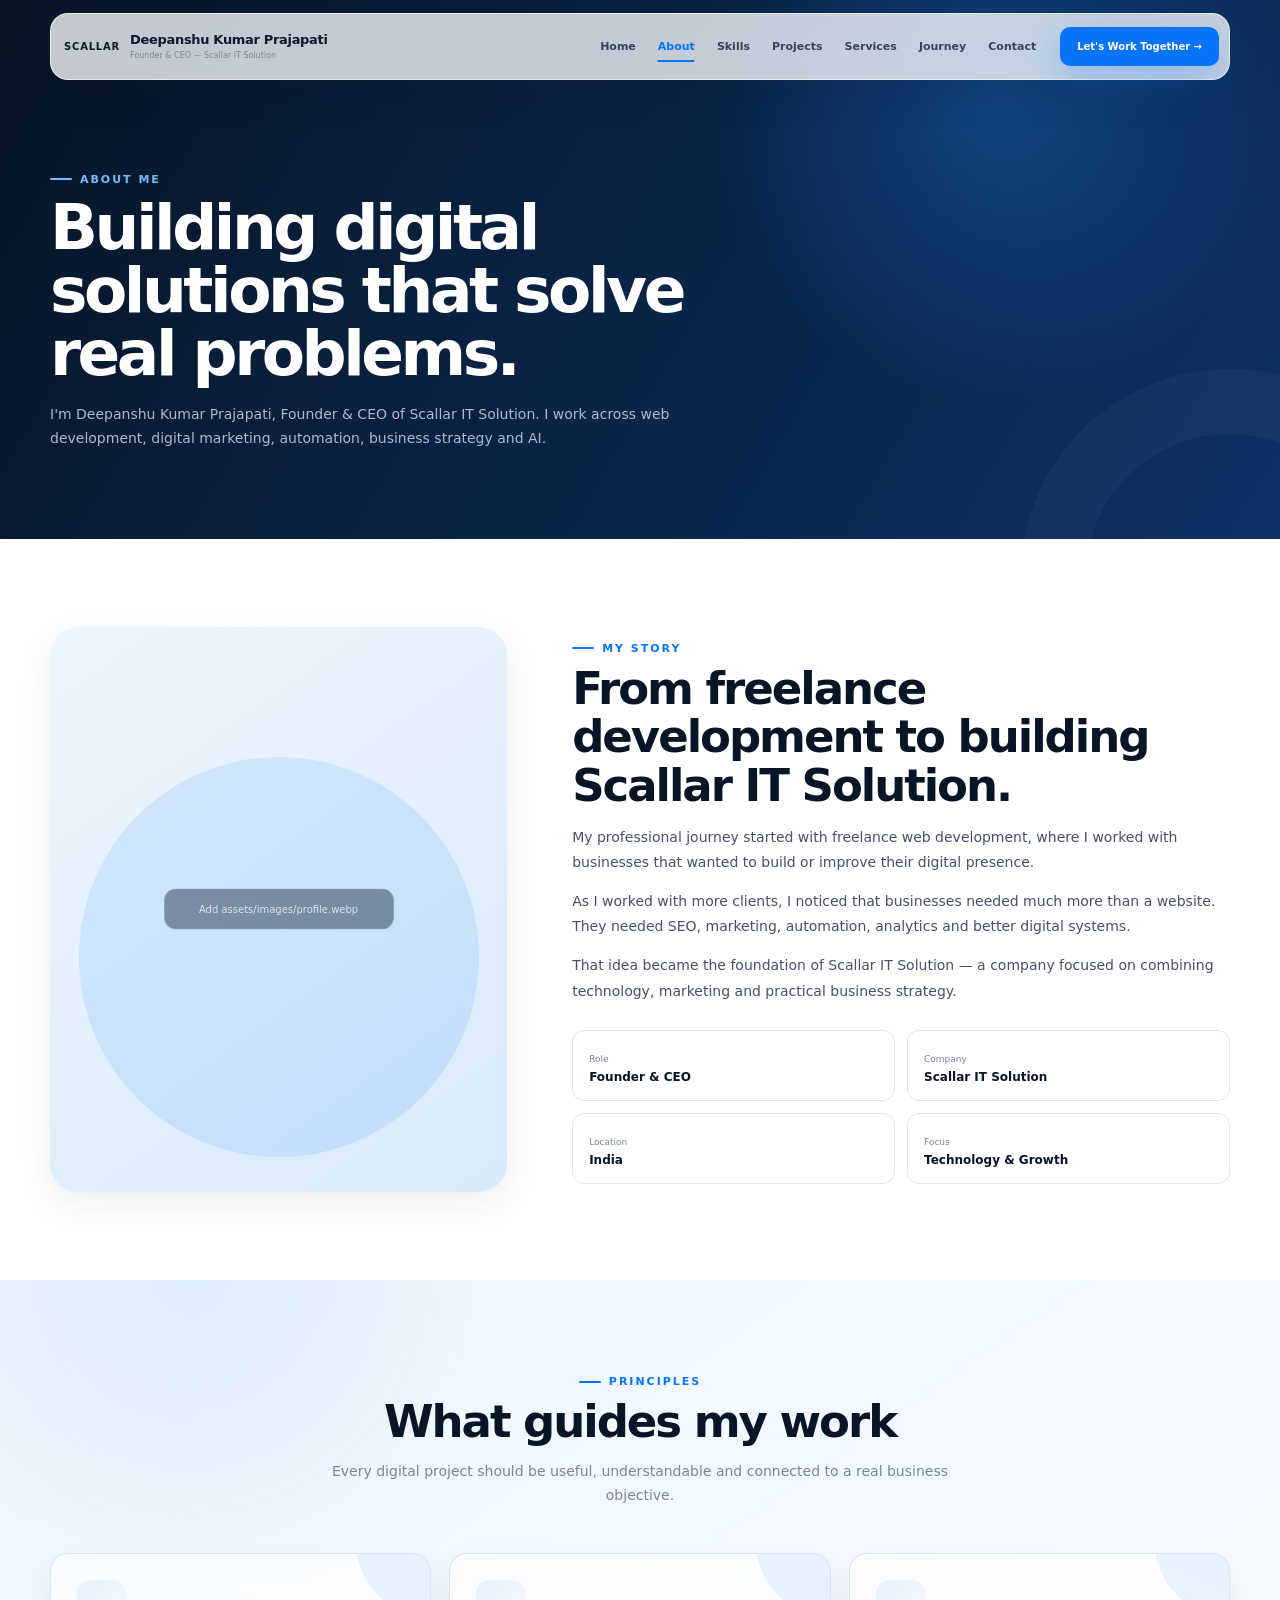
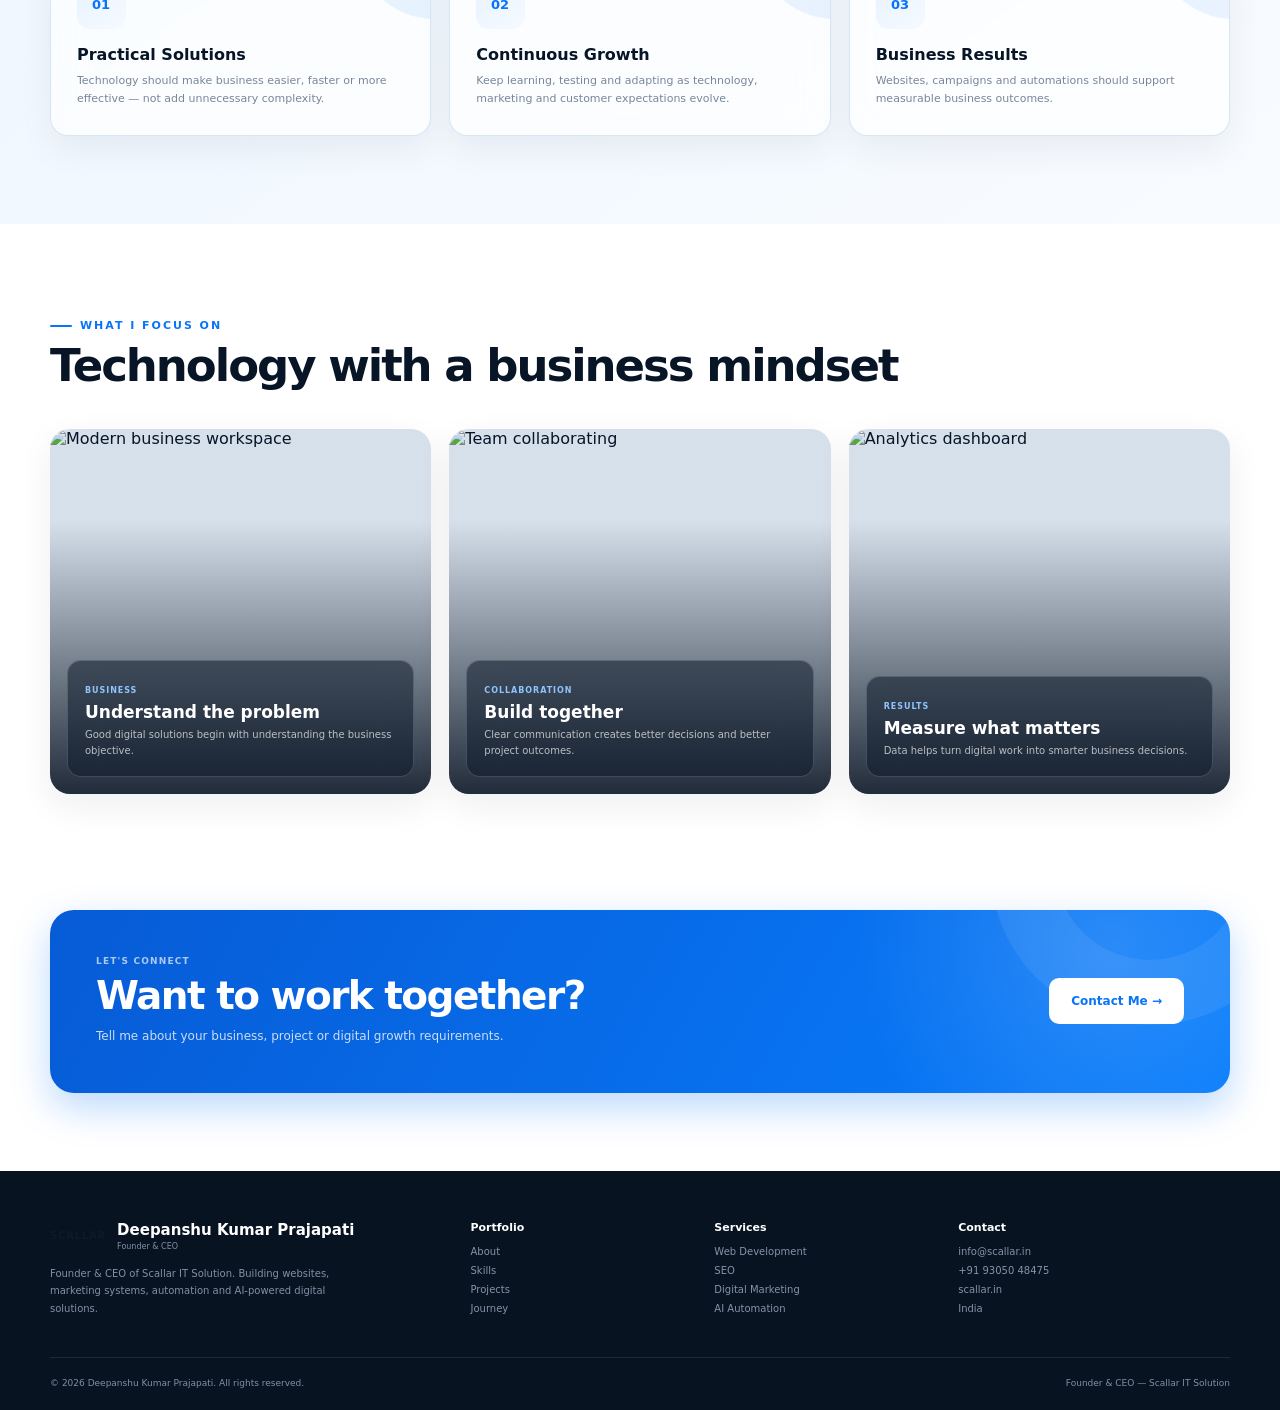
==== about.html @ 7eccdfa0 "Add files via upload" ====
<!DOCTYPE html>
<html lang="en">

<head>
  <meta charset="UTF-8">

  <meta
    name="viewport"
    content="width=device-width, initial-scale=1.0"
  >

  <meta
    name="description"
    content="Learn more about Deepanshu Kumar Prajapati, Founder & CEO of Scallar IT Solution."
  >

  <title>
    About | Deepanshu Kumar Prajapati
  </title>

  <link
    rel="stylesheet"
    href="assets/css/style.css"
  >
</head>

<body>

  <div id="siteHeader"></div>

  <main>

    <!-- =====================================================
         PAGE HERO
    ====================================================== -->

    <section class="page-hero">

      <div class="container">

        <div class="page-hero-inner">

          <div class="eyebrow">
            About Me
          </div>

          <h1>
            Building digital solutions
            that solve real problems.
          </h1>

          <p>
            I'm Deepanshu Kumar Prajapati,
            Founder &amp; CEO of Scallar IT Solution.
            I work across web development,
            digital marketing, automation,
            business strategy and AI.
          </p>

        </div>

      </div>

    </section>


    <!-- =====================================================
         STORY
    ====================================================== -->

    <section class="section">

      <div class="container about-page-grid">

        <div
          class="about-page-photo"
          data-reveal
        >

          <img
            src="assets/images/profile.png"
            alt="Deepanshu Kumar Prajapati"
            data-profile-image
          >

        </div>


        <div
          class="about-page-content"
          data-reveal
        >

          <div class="eyebrow">
            My Story
          </div>

          <h2 class="section-title">
            From freelance development
            to building Scallar IT Solution.
          </h2>

          <p>
            My professional journey started with
            freelance web development, where I worked
            with businesses that wanted to build or
            improve their digital presence.
          </p>

          <p>
            As I worked with more clients, I noticed
            that businesses needed much more than a
            website. They needed SEO, marketing,
            automation, analytics and better digital
            systems.
          </p>

          <p>
            That idea became the foundation of
            Scallar IT Solution — a company focused
            on combining technology, marketing and
            practical business strategy.
          </p>


          <div class="info-grid">

            <div class="info-box">
              <span>Role</span>

              <strong>
                Founder &amp; CEO
              </strong>
            </div>

            <div class="info-box">
              <span>Company</span>

              <strong>
                Scallar IT Solution
              </strong>
            </div>

            <div class="info-box">
              <span>Location</span>

              <strong>
                India
              </strong>
            </div>

            <div class="info-box">
              <span>Focus</span>

              <strong>
                Technology &amp; Growth
              </strong>
            </div>

          </div>

        </div>

      </div>

    </section>


    <!-- =====================================================
         VALUES
    ====================================================== -->

    <section class="section section-blue">

      <div class="container">

        <div class="section-heading center">

          <div class="eyebrow">
            Principles
          </div>

          <h2 class="section-title">
            What guides my work
          </h2>

          <p class="section-copy">
            Every digital project should be useful,
            understandable and connected to a real
            business objective.
          </p>

        </div>


        <div class="value-grid">

          <article
            class="glass-service"
            data-reveal
          >

            <div class="icon-box">
              01
            </div>

            <h3>
              Practical Solutions
            </h3>

            <p>
              Technology should make business easier,
              faster or more effective — not add
              unnecessary complexity.
            </p>

          </article>


          <article
            class="glass-service"
            data-reveal
          >

            <div class="icon-box">
              02
            </div>

            <h3>
              Continuous Growth
            </h3>

            <p>
              Keep learning, testing and adapting
              as technology, marketing and customer
              expectations evolve.
            </p>

          </article>


          <article
            class="glass-service"
            data-reveal
          >

            <div class="icon-box">
              03
            </div>

            <h3>
              Business Results
            </h3>

            <p>
              Websites, campaigns and automations
              should support measurable business
              outcomes.
            </p>

          </article>

        </div>

      </div>

    </section>


    <!-- =====================================================
         VISUAL FOCUS
    ====================================================== -->

    <section class="section">

      <div class="container">

        <div class="section-heading">

          <div class="eyebrow">
            What I Focus On
          </div>

          <h2 class="section-title">
            Technology with a business mindset
          </h2>

        </div>


        <div class="image-feature-grid">

          <article class="image-feature">

            <img
              src="https://images.unsplash.com/photo-1497366754035-f200968a6e72?auto=format&fit=crop&w=1000&q=82"
              alt="Modern business workspace"
              loading="lazy"
            >

            <div class="image-feature-content">

              <span>
                BUSINESS
              </span>

              <h3>
                Understand the problem
              </h3>

              <p>
                Good digital solutions begin with
                understanding the business objective.
              </p>

            </div>

          </article>


          <article class="image-feature">

            <img
              src="https://images.unsplash.com/photo-1552664730-d307ca884978?auto=format&fit=crop&w=1000&q=82"
              alt="Team collaborating"
              loading="lazy"
            >

            <div class="image-feature-content">

              <span>
                COLLABORATION
              </span>

              <h3>
                Build together
              </h3>

              <p>
                Clear communication creates better
                decisions and better project outcomes.
              </p>

            </div>

          </article>


          <article class="image-feature">

            <img
              src="https://images.unsplash.com/photo-1551288049-bebda4e38f71?auto=format&fit=crop&w=1000&q=82"
              alt="Analytics dashboard"
              loading="lazy"
            >

            <div class="image-feature-content">

              <span>
                RESULTS
              </span>

              <h3>
                Measure what matters
              </h3>

              <p>
                Data helps turn digital work into
                smarter business decisions.
              </p>

            </div>

          </article>

        </div>

      </div>

    </section>


    <!-- =====================================================
         CTA
    ====================================================== -->

    <section class="cta-section">

      <div class="container">

        <div class="cta-box">

          <div class="cta-content">

            <span>
              LET'S CONNECT
            </span>

            <h2>
              Want to work together?
            </h2>

            <p>
              Tell me about your business,
              project or digital growth requirements.
            </p>

          </div>

          <div class="cta-action">

            <a
              href="contact.html"
              class="btn btn-white"
            >
              Contact Me →
            </a>

          </div>

        </div>

      </div>

    </section>

  </main>

  <div id="siteFooter"></div>

  <script src="assets/js/main.js"></script>

</body>
</html>
---- assets/css/style.css ----
/* =========================================================
   VARIABLES
========================================================= */

:root {
  --primary: #0874f9;
  --primary-dark: #055dd1;
  --primary-soft: #eaf4ff;

  --navy: #071526;
  --navy-2: #10213a;

  --text: #435269;
  --muted: #78869a;

  --white: #ffffff;
  --surface: #f6f9fd;
  --surface-blue: #edf6ff;

  --border: #dce7f1;

  --radius-sm: 10px;
  --radius: 16px;
  --radius-lg: 25px;

  --container: 1180px;

  --shadow-soft:
    0 12px 35px rgba(15, 23, 42, 0.07);

  --shadow:
    0 22px 60px rgba(15, 23, 42, 0.12);

  --blue-shadow:
    0 14px 38px rgba(8, 116, 249, 0.28);
}


/* =========================================================
   RESET
========================================================= */

*,
*::before,
*::after {
  box-sizing: border-box;
}

html {
  scroll-behavior: smooth;
}

body {
  margin: 0;

  color: var(--navy);
  background: #ffffff;

  font-family:
    Inter,
    ui-sans-serif,
    system-ui,
    -apple-system,
    BlinkMacSystemFont,
    "Segoe UI",
    sans-serif;

  -webkit-font-smoothing: antialiased;

  overflow-x: hidden;
}

body.menu-open {
  overflow: hidden;
}

img {
  display: block;

  max-width: 100%;
}

a {
  color: inherit;

  text-decoration: none;
}

button,
input,
select,
textarea {
  font: inherit;
}

button {
  cursor: pointer;
}

.container {
  width:
    min(
      calc(100% - 32px),
      var(--container)
    );

  margin-inline: auto;
}


/* =========================================================
   COMMON
========================================================= */

.section {
  padding: 88px 0;
}

.section-soft {
  background:
    linear-gradient(
      180deg,
      #f7faff,
      #ffffff
    );
}

.section-blue {
  background:
    radial-gradient(
      circle at 15% 0%,
      rgba(8, 116, 249, 0.08),
      transparent 25%
    ),
    linear-gradient(
      145deg,
      #edf6ff,
      #f8fbff
    );
}

.section-heading {
  margin-bottom: 38px;
}

.section-heading.center {
  max-width: 720px;

  margin:
    0 auto 45px;

  text-align: center;
}

.eyebrow {
  display: inline-flex;
  align-items: center;

  gap: 8px;

  margin-bottom: 10px;

  color: var(--primary);

  font-size: 11px;
  font-weight: 850;

  letter-spacing: 0.18em;

  text-transform: uppercase;
}

.eyebrow::before {
  content: "";

  width: 22px;
  height: 2px;

  border-radius: 999px;

  background: currentColor;
}

.section-heading.center .eyebrow {
  justify-content: center;
}

.section-title {
  margin: 0;

  color: var(--navy);

  font-size:
    clamp(31px, 4vw, 45px);

  line-height: 1.08;

  letter-spacing: -0.045em;
}

.section-copy {
  max-width: 650px;

  margin: 12px 0 0;

  color: var(--muted);

  font-size: 14px;
  line-height: 1.75;
}

.section-heading.center
.section-copy {
  margin-inline: auto;
}


/* =========================================================
   BUTTONS
========================================================= */

.btn {
  min-height: 46px;

  display: inline-flex;
  align-items: center;
  justify-content: center;

  gap: 9px;

  padding: 0 21px;

  border:
    1px solid transparent;

  border-radius:
    var(--radius-sm);

  font-size: 12px;
  font-weight: 800;

  transition:
    transform 0.2s ease,
    background-color 0.2s ease,
    color 0.2s ease,
    border-color 0.2s ease,
    box-shadow 0.2s ease;
}

.btn:hover {
  transform:
    translateY(-2px);
}

.btn-primary {
  color: #ffffff;

  background: var(--primary);

  box-shadow:
    var(--blue-shadow);
}

.btn-primary:hover {
  background:
    var(--primary-dark);
}

.btn-outline {
  color: var(--primary);

  border-color: #ccdceb;

  background:
    rgba(255, 255, 255, 0.82);

  backdrop-filter:
    blur(12px);
}

.btn-outline:hover {
  border-color: #9cc6fb;

  background: #ffffff;
}

.btn-glass {
  color: #ffffff;

  border-color:
    rgba(255, 255, 255, 0.23);

  background:
    rgba(255, 255, 255, 0.10);

  backdrop-filter:
    blur(16px);

  -webkit-backdrop-filter:
    blur(16px);
}

.btn-glass:hover {
  background:
    rgba(255, 255, 255, 0.18);
}

.btn-white {
  color: var(--primary);

  background: #ffffff;
}


/* =========================================================
   HEADER / NAVIGATION
========================================================= */

.site-header {
  position: fixed;

  z-index: 1000;

  top: 0;
  left: 0;
  right: 0;

  padding: 13px 0;

  transition:
    padding 0.25s ease;
}

.site-header.scrolled {
  padding: 7px 0;
}

.navbar {
  min-height: 61px;

  display: flex;
  align-items: center;

  gap: 24px;

  padding:
    7px 10px
    7px 13px;

  border:
    1px solid
    rgba(255, 255, 255, 0.68);

  border-radius: 18px;

  background:
    rgba(255, 255, 255, 0.77);

  backdrop-filter:
    blur(22px)
    saturate(150%);

  -webkit-backdrop-filter:
    blur(22px)
    saturate(150%);

  box-shadow:
    0 12px 40px
    rgba(15, 23, 42, 0.10);
}

.brand {
  display: flex;
  align-items: center;

  gap: 10px;

  margin-right: auto;
}

.brand-logo {
  width: 43px;
  height: 43px;

  flex: 0 0 43px;

  padding: 5px;

  object-fit: contain;

  border:
    1px solid #dde6ef;

  border-radius: 10px;

  background: #ffffff;
}

.brand-text strong {
  display: block;

  color: #0d192a;

  font-size: 13px;
  line-height: 1.15;

  letter-spacing: -0.025em;
}

.brand-text span {
  display: block;

  margin-top: 3px;

  color: #78869a;

  font-size: 8px;
}

.nav-menu {
  display: flex;
  align-items: center;

  gap: 22px;
}

.nav-link {
  position: relative;

  padding: 19px 0;

  color: #35445a;

  font-size: 11px;
  font-weight: 700;
}

.nav-link::after {
  content: "";

  position: absolute;

  left: 50%;
  bottom: 10px;

  width: 0;
  height: 2px;

  border-radius: 999px;

  background: var(--primary);

  transform:
    translateX(-50%);

  transition:
    width 0.2s ease;
}

.nav-link:hover,
.nav-link.active {
  color: var(--primary);
}

.nav-link:hover::after,
.nav-link.active::after {
  width: 100%;
}

.header-btn {
  min-height: 39px;

  padding-inline: 16px;

  font-size: 10px;
}

.mobile-toggle {
  display: none;

  width: 42px;
  height: 42px;

  padding: 0;

  border: 0;

  border-radius: 10px;

  color: var(--navy);

  background: var(--primary-soft);
}

.mobile-toggle span {
  display: block;

  width: 20px;
  height: 2px;

  margin: 4px auto;

  border-radius: 20px;

  background: currentColor;
}


/* =========================================================
   HERO
========================================================= */

.hero-slider {
  position: relative;

  width: 100%;
  min-height: 720px;

  overflow: hidden;

  color: #ffffff;

  background: #071426;
}

.hero-slide {
  position: absolute;
  inset: 0;

  min-height: 720px;

  opacity: 0;

  visibility: hidden;

  pointer-events: none;

  transition:
    opacity 0.65s ease,
    visibility 0.65s ease;
}

.hero-slide::before {
  content: "";

  position: absolute;
  inset: 0;

  background-image:
    linear-gradient(
      90deg,
      rgba(3, 12, 27, 0.94) 0%,
      rgba(3, 12, 27, 0.80) 39%,
      rgba(3, 12, 27, 0.49) 70%,
      rgba(3, 12, 27, 0.63) 100%
    ),
    var(--hero-bg);

  background-size: cover;

  background-position:
    center center;

  transform:
    scale(1.035);

  transition:
    transform 5.8s ease;
}

.hero-slide::after {
  content: "";

  position: absolute;
  inset: 0;

  background:
    radial-gradient(
      circle at 75% 40%,
      rgba(32, 132, 255, 0.22),
      transparent 30%
    );
}

.hero-slide.active {
  opacity: 1;

  visibility: visible;

  pointer-events: auto;

  z-index: 2;
}

.hero-slide.active::before {
  transform: scale(1);
}

.hero-slide-content {
  position: relative;

  z-index: 3;

  min-height: 720px;

  display: grid;

  grid-template-columns:
    minmax(0, 1.05fr)
    minmax(340px, 0.78fr);

  gap: 48px;

  align-items: center;

  padding-top: 95px;
}

.hero-copy {
  max-width: 680px;
}

.hero-kicker {
  display: inline-flex;

  padding: 7px 13px;

  margin-bottom: 13px;

  color: #cbe3ff;

  border:
    1px solid
    rgba(255, 255, 255, 0.20);

  border-radius: 50px;

  background:
    rgba(255, 255, 255, 0.09);

  backdrop-filter:
    blur(14px);

  font-size: 10px;
  font-weight: 800;

  letter-spacing: 0.13em;
}

.hero-copy h1 {
  max-width: 720px;

  margin: 0;

  color: #ffffff;

  font-size:
    clamp(46px, 5.3vw, 70px);

  line-height: 0.98;

  letter-spacing: -0.06em;
}

.hero-copy h1 span {
  color: #70b6ff;
}

.hero-copy h2 {
  margin:
    15px 0 9px;

  color: #ffffff;

  font-size:
    clamp(20px, 2.25vw, 28px);

  line-height: 1.2;

  letter-spacing: -0.025em;
}

.hero-copy p {
  max-width: 620px;

  margin: 0;

  color:
    rgba(236, 244, 255, 0.78);

  font-size: 14px;

  line-height: 1.75;
}

.hero-actions {
  display: flex;
  flex-wrap: wrap;

  gap: 10px;

  margin-top: 23px;
}

.hero-stats {
  display: flex;

  margin-top: 37px;
}

.hero-stat {
  padding-right: 26px;
}

.hero-stat + .hero-stat {
  padding-left: 26px;

  border-left:
    1px solid
    rgba(255, 255, 255, 0.17);
}

.hero-stat strong {
  display: block;

  color: #ffffff;

  font-size: 25px;
  line-height: 1;
}

.hero-stat > span {
  display: block;

  margin-top: 6px;

  color:
    rgba(235, 244, 255, 0.58);

  font-size: 9px;

  line-height: 1.35;
}


/* =========================================================
   HERO PERSON
========================================================= */

.hero-person-area {
  position: relative;

  align-self: end;

  min-height: 600px;
}

.hero-person-glow {
  position: absolute;

  left: 50%;
  bottom: 30px;

  width: 470px;
  height: 470px;

  border-radius: 50%;

  background:
    radial-gradient(
      circle,
      rgba(44, 143, 255, 0.28),
      rgba(44, 143, 255, 0.08) 48%,
      transparent 70%
    );

  transform:
    translateX(-50%);
}

.hero-person-circle {
  position: absolute;

  left: 50%;
  bottom: 43px;

  width: 390px;
  height: 390px;

  border:
    1px solid
    rgba(255, 255, 255, 0.16);

  border-radius: 50%;

  background:
    linear-gradient(
      145deg,
      rgba(52, 145, 255, 0.35),
      rgba(159, 210, 255, 0.08)
    );

  backdrop-filter:
    blur(9px);

  transform:
    translateX(-50%);
}

.hero-person-shell {
  position: absolute;

  z-index: 2;

  inset:
    20px 0 0;

  display: flex;

  align-items: flex-end;
  justify-content: center;

  overflow: hidden;
}

.hero-person {
  width: min(100%, 440px);
  height: 575px;

  object-fit: contain;

  object-position:
    center bottom;

  filter:
    drop-shadow(
      0 26px 25px
      rgba(0, 0, 0, 0.27)
    );
}

.hero-logo-card {
  position: absolute;

  z-index: 7;

  top: 90px;
  left: -12px;

  width: 150px;
  height: 94px;

  display: grid;
  place-items: center;

  padding: 13px;

  border:
    1px solid
    rgba(255, 255, 255, 0.43);

  border-radius: 16px;

  background:
    rgba(255, 255, 255, 0.82);

  backdrop-filter:
    blur(18px);

  box-shadow:
    0 18px 45px
    rgba(0, 0, 0, 0.17);
}

.hero-logo-card img {
  width: 100%;
  height: 100%;

  object-fit: contain;
}

.hero-glass-badge {
  position: absolute;

  z-index: 7;

  padding: 12px 14px;

  border:
    1px solid
    rgba(255, 255, 255, 0.21);

  border-radius: 13px;

  color: #ffffff;

  background:
    rgba(7, 19, 38, 0.45);

  backdrop-filter:
    blur(18px);

  -webkit-backdrop-filter:
    blur(18px);

  box-shadow:
    0 15px 35px
    rgba(0, 0, 0, 0.16);
}

.hero-glass-badge strong {
  display: block;

  font-size: 11px;
}

.hero-glass-badge span {
  display: block;

  margin-top: 3px;

  color:
    rgba(255, 255, 255, 0.62);

  font-size: 8px;
}

.badge-founder {
  left: -13px;
  bottom: 72px;

  display: flex;
  align-items: center;

  gap: 10px;
}

.status-dot {
  width: 9px;
  height: 9px;

  flex: 0 0 auto;

  margin: 0 !important;

  border-radius: 50%;

  background: #20d17c;

  box-shadow:
    0 0 0 5px
    rgba(32, 209, 124, 0.14);
}

.badge-projects {
  top: 200px;
  right: -10px;

  min-width: 105px;

  text-align: center;
}

.badge-projects strong {
  color: #8fc5ff;

  font-size: 20px;
}


/* =========================================================
   HERO SIMPLE SIDE CARD
========================================================= */

.hero-side-glass {
  justify-self: end;

  width: min(100%, 325px);

  padding: 28px;

  border:
    1px solid
    rgba(255, 255, 255, 0.18);

  border-radius: 19px;

  background:
    rgba(9, 21, 39, 0.42);

  backdrop-filter:
    blur(18px);

  -webkit-backdrop-filter:
    blur(18px);

  box-shadow:
    0 20px 45px
    rgba(0, 0, 0, 0.16);
}

.hero-side-number {
  color: #79b8ff;

  font-size: 11px;
  font-weight: 800;

  letter-spacing: 0.12em;
}

.hero-side-glass h3 {
  margin:
    10px 0 8px;

  color: #ffffff;

  font-size: 20px;

  letter-spacing: -0.03em;
}

.hero-side-glass p {
  margin: 0;

  color:
    rgba(255, 255, 255, 0.66);

  font-size: 11px;
  line-height: 1.7;
}


/* =========================================================
   HERO NAVIGATION
========================================================= */

.hero-navigation {
  position: absolute;

  z-index: 20;

  left: 0;
  right: 0;
  bottom: 26px;
}

.hero-navigation-inner {
  display: flex;
  align-items: center;
  justify-content: space-between;
}

.hero-dots {
  display: flex;

  gap: 8px;
}

.hero-dot {
  width: 9px;
  height: 9px;

  padding: 0;

  border: 0;
  border-radius: 50%;

  background:
    rgba(255, 255, 255, 0.40);

  transition:
    width 0.25s ease,
    border-radius 0.25s ease,
    background 0.25s ease;
}

.hero-dot.active {
  width: 29px;

  border-radius: 99px;

  background: #ffffff;
}

.hero-arrows {
  display: flex;

  gap: 8px;
}

.hero-arrow {
  width: 42px;
  height: 42px;

  display: grid;
  place-items: center;

  border:
    1px solid
    rgba(255, 255, 255, 0.21);

  border-radius: 50%;

  color: #ffffff;

  background:
    rgba(255, 255, 255, 0.10);

  backdrop-filter:
    blur(12px);

  transition:
    background 0.2s ease;
}

.hero-arrow:hover {
  background:
    rgba(255, 255, 255, 0.19);
}


/* =========================================================
   TECHNOLOGY STRIP
========================================================= */

.tech-strip {
  position: relative;

  overflow: hidden;

  padding: 20px 0;

  border-bottom:
    1px solid #e6eef6;

  background: #ffffff;
}

.tech-strip::before,
.tech-strip::after {
  content: "";

  position: absolute;

  z-index: 5;

  top: 0;
  bottom: 0;

  width: 90px;

  pointer-events: none;
}

.tech-strip::before {
  left: 0;

  background:
    linear-gradient(
      90deg,
      #ffffff,
      transparent
    );
}

.tech-strip::after {
  right: 0;

  background:
    linear-gradient(
      -90deg,
      #ffffff,
      transparent
    );
}

.tech-track {
  width: max-content;

  display: flex;

  gap: 13px;

  animation:
    tech-scroll
    34s linear infinite;
}

.tech-strip:hover
.tech-track {
  animation-play-state:
    paused;
}

.tech-chip {
  width: 152px;
  height: 63px;

  flex: 0 0 152px;

  display: flex;
  align-items: center;

  gap: 11px;

  padding: 11px 14px;

  border:
    1px solid #e0e9f2;

  border-radius: 12px;

  background: #ffffff;

  box-shadow:
    0 7px 20px
    rgba(15, 23, 42, 0.045);
}

.tech-chip img {
  width: 34px !important;
  height: 34px !important;

  flex:
    0 0 34px;

  object-fit: contain;
}

.tech-chip strong {
  color: #27354a;

  font-size: 10px;
}

@keyframes tech-scroll {
  to {
    transform:
      translateX(-50%);
  }
}


/* =========================================================
   HOME ABOUT
========================================================= */

.about-home {
  display: grid;

  grid-template-columns:
    minmax(330px, 0.84fr)
    minmax(0, 1.16fr);

  gap: 70px;

  align-items: center;
}

.about-image {
  position: relative;

  min-height: 520px;

  overflow: hidden;

  border-radius: 28px;

  background:
    linear-gradient(
      145deg,
      #edf6ff,
      #d9eaf9
    );

  box-shadow:
    var(--shadow);
}

.about-image-glow {
  position: absolute;

  left: 50%;
  bottom: 25px;

  width: 400px;
  height: 400px;

  border-radius: 50%;

  background:
    radial-gradient(
      circle,
      rgba(8, 116, 249, 0.20),
      transparent 68%
    );

  transform:
    translateX(-50%);
}

.about-image > img {
  position: absolute;

  z-index: 2;

  left: 50%;
  bottom: 0;

  width: 92%;
  height: 95%;

  object-fit: contain;

  object-position:
    center bottom;

  transform:
    translateX(-50%);
}

.about-floating {
  position: absolute;

  z-index: 5;

  padding: 13px 15px;

  border:
    1px solid
    rgba(255, 255, 255, 0.74);

  border-radius: 13px;

  background:
    rgba(255, 255, 255, 0.69);

  backdrop-filter:
    blur(18px);

  box-shadow:
    0 15px 35px
    rgba(15, 23, 42, 0.10);
}

.about-floating.top {
  top: 23px;
  right: 18px;
}

.about-floating.bottom {
  left: 18px;
  bottom: 23px;
}

.about-floating strong {
  display: block;

  color: var(--primary);

  font-size: 18px;
}

.about-floating span {
  display: block;

  margin-top: 3px;

  color: var(--muted);

  font-size: 9px;
}

.about-content h2 {
  margin: 0;

  color: var(--navy);

  font-size:
    clamp(31px, 4vw, 45px);

  line-height: 1.08;

  letter-spacing: -0.045em;
}

.about-content p {
  margin: 15px 0 0;

  color: var(--text);

  font-size: 14px;

  line-height: 1.8;
}

.about-points {
  display: grid;

  gap: 10px;

  margin: 23px 0;
}

.about-point {
  display: flex;
  align-items: center;

  gap: 10px;

  color: #3f4e64;

  font-size: 12px;
}

.about-check {
  width: 25px;
  height: 25px;

  flex: 0 0 25px;

  display: grid;
  place-items: center;

  border-radius: 50%;

  color: var(--primary);

  background:
    var(--primary-soft);

  font-weight: 900;
}


/* =========================================================
   GLASS SERVICE CARDS
========================================================= */

.home-service-grid,
.value-grid,
.capability-grid {
  display: grid;

  grid-template-columns:
    repeat(3, 1fr);

  gap: 18px;
}

.glass-service {
  position: relative;

  overflow: hidden;

  padding: 26px;

  border:
    1px solid
    rgba(203, 221, 239, 0.74);

  border-radius: 18px;

  background:
    rgba(255, 255, 255, 0.67);

  backdrop-filter:
    blur(18px);

  -webkit-backdrop-filter:
    blur(18px);

  box-shadow:
    0 14px 35px
    rgba(15, 23, 42, 0.06);

  transition:
    transform 0.24s ease,
    border-color 0.24s ease,
    box-shadow 0.24s ease;
}

.glass-service::before {
  content: "";

  position: absolute;

  width: 160px;
  height: 160px;

  top: -95px;
  right: -85px;

  border-radius: 50%;

  background:
    rgba(8, 116, 249, 0.08);
}

.glass-service:hover {
  transform:
    translateY(-6px);

  border-color:
    #bad7fa;

  box-shadow:
    var(--shadow-soft);
}

.icon-box {
  width: 49px;
  height: 49px;

  display: grid;
  place-items: center;

  color: var(--primary);

  border-radius: 13px;

  background:
    linear-gradient(
      145deg,
      #e6f2ff,
      #f6faff
    );

  font-size: 13px;
  font-weight: 800;
}

.icon-box svg {
  width: 24px;
  height: 24px;

  fill: none;

  stroke: currentColor;

  stroke-width: 2;

  stroke-linecap: round;
  stroke-linejoin: round;
}

.glass-service h3 {
  margin:
    16px 0 8px;

  font-size: 16px;
}

.glass-service p {
  margin: 0;

  color: var(--muted);

  font-size: 11px;

  line-height: 1.7;
}

.card-link {
  display: inline-flex;

  margin-top: 16px;

  color: var(--primary);

  font-size: 10px;
  font-weight: 800;
}


/* =========================================================
   VISUAL CARDS
========================================================= */

.image-feature-grid {
  display: grid;

  grid-template-columns:
    repeat(3, 1fr);

  gap: 18px;
}

.image-feature {
  position: relative;

  min-height: 365px;

  overflow: hidden;

  border-radius: 20px;

  background: #dce7f2;

  box-shadow:
    var(--shadow-soft);
}

.image-feature > img {
  position: absolute;

  inset: 0;

  width: 100%;
  height: 100%;

  object-fit: cover;

  transition:
    transform 0.6s ease;
}

.image-feature:hover > img {
  transform:
    scale(1.055);
}

.image-feature::after {
  content: "";

  position: absolute;

  inset: 0;

  background:
    linear-gradient(
      180deg,
      rgba(5, 15, 30, 0.03) 25%,
      rgba(5, 15, 30, 0.87) 100%
    );
}

.image-feature-content {
  position: absolute;

  z-index: 3;

  left: 17px;
  right: 17px;
  bottom: 17px;

  padding: 17px;

  border:
    1px solid
    rgba(255, 255, 255, 0.17);

  border-radius: 14px;

  color: #ffffff;

  background:
    rgba(6, 17, 34, 0.48);

  backdrop-filter:
    blur(16px);
}

.image-feature-content > span {
  color: #8fc5ff;

  font-size: 8px;
  font-weight: 800;

  letter-spacing: 0.12em;
}

.image-feature-content h3 {
  margin:
    5px 0 5px;

  font-size: 17px;
}

.image-feature-content p {
  margin: 0;

  color:
    rgba(255, 255, 255, 0.69);

  font-size: 10px;

  line-height: 1.6;
}


/* =========================================================
   PROJECT SLIDER + PROJECT PAGE
========================================================= */

.projects-slider-wrap {
  overflow: hidden;
}

.projects-slider-header {
  display: flex;

  align-items: flex-end;
  justify-content: space-between;

  gap: 25px;

  margin-bottom: 30px;
}

.project-controls {
  display: flex;

  gap: 8px;
}

.project-control {
  width: 43px;
  height: 43px;

  display: grid;
  place-items: center;

  border:
    1px solid #d4e1ed;

  border-radius: 50%;

  color: var(--primary);

  background: #ffffff;

  box-shadow:
    0 7px 20px
    rgba(15, 23, 42, 0.06);
}

.project-control:hover {
  color: #ffffff;

  background: var(--primary);

  border-color: var(--primary);
}

.project-slider {
  display: flex;

  gap: 18px;

  overflow-x: auto;

  padding:
    4px 2px 28px;

  scroll-behavior:
    smooth;

  scroll-snap-type:
    x mandatory;

  scrollbar-width: none;
}

.project-slider::-webkit-scrollbar {
  display: none;
}

.project-slide {
  min-width:
    calc(
      (100% - 36px) / 3
    );

  overflow: hidden;

  scroll-snap-align: start;

  border:
    1px solid #dce7f1;

  border-radius: 18px;

  background: #ffffff;

  box-shadow:
    var(--shadow-soft);

  transition:
    transform 0.24s ease,
    box-shadow 0.24s ease;
}

.project-slide:hover {
  transform:
    translateY(-6px);

  box-shadow:
    var(--shadow);
}

.project-img {
  position: relative;

  height: 225px;

  overflow: hidden;

  background: #e5edf5;
}

.project-img img {
  width: 100%;
  height: 100%;

  object-fit: cover;

  transition:
    transform 0.6s ease;
}

.project-slide:hover
.project-img img {
  transform:
    scale(1.05);
}

.project-glass-tag {
  position: absolute;

  top: 13px;
  left: 13px;

  padding:
    6px 10px;

  color: #ffffff;

  border:
    1px solid
    rgba(255, 255, 255, 0.23);

  border-radius: 7px;

  background:
    rgba(5, 16, 32, 0.48);

  backdrop-filter:
    blur(11px);

  font-size: 8px;
  font-weight: 800;

  letter-spacing: 0.04em;
}

.project-info {
  padding: 19px;
}

.project-title-row {
  display: flex;

  align-items: flex-start;
  justify-content: space-between;

  gap: 14px;
}

.project-title-row h3 {
  margin: 0;

  font-size: 16px;
}

.project-title-row span {
  display: block;

  margin-top: 4px;

  color: var(--muted);

  font-size: 9px;
}

.project-brand {
  width: 52px;
  height: 39px;

  flex:
    0 0 52px;

  display: grid;
  place-items: center;

  padding: 4px;

  border:
    1px solid #e0e8f0;

  border-radius: 8px;

  background: #ffffff;
}

.project-brand img {
  width: 100%;
  height: 100%;

  object-fit: contain;
}

.project-info > span {
  display: block;

  margin-top: 4px;

  color: var(--muted);

  font-size: 9px;
}

.project-info p {
  margin:
    13px 0 15px;

  color: var(--text);

  font-size: 10px;

  line-height: 1.7;
}

.tags {
  display: flex;
  flex-wrap: wrap;

  gap: 6px;
}

.tag {
  padding:
    5px 9px;

  border-radius: 6px;

  color: var(--primary);

  background: var(--primary-soft);

  font-size: 8px;
  font-weight: 800;
}

.projects-bottom-link {
  margin-top: 10px;

  text-align: center;
}


/* project page */

.project-filter {
  display: flex;

  flex-wrap: wrap;
  justify-content: center;

  gap: 8px;

  margin-bottom: 32px;
}

.filter-btn {
  padding:
    9px 15px;

  border:
    1px solid #d5e2ee;

  border-radius: 9px;

  color: #536278;

  background:
    rgba(255, 255, 255, 0.80);

  backdrop-filter:
    blur(12px);

  font-size: 10px;
  font-weight: 800;
}

.filter-btn:hover,
.filter-btn.active {
  color: #ffffff;

  border-color: var(--primary);

  background: var(--primary);
}

.projects-grid {
  display: grid;

  grid-template-columns:
    repeat(3, 1fr);

  gap: 19px;
}

.projects-grid
.project-slide {
  min-width: 0;
}

.project-slide.hidden {
  display: none;
}


/* =========================================================
   GENERIC PAGE HERO
========================================================= */

.page-hero {
  position: relative;

  overflow: hidden;

  padding:
    165px 0 88px;

  color: #ffffff;

  background:
    radial-gradient(
      circle at 78% 20%,
      rgba(34, 134, 255, 0.28),
      transparent 27%
    ),
    linear-gradient(
      120deg,
      #071526,
      #0b3265
    );
}

.page-hero::after {
  content: "";

  position: absolute;

  width: 420px;
  height: 420px;

  right: -160px;
  bottom: -250px;

  border:
    65px solid
    rgba(255, 255, 255, 0.035);

  border-radius: 50%;
}

.page-hero-inner {
  position: relative;

  z-index: 2;

  max-width: 760px;
}

.page-hero .eyebrow {
  color: #7cbaff;
}

.page-hero h1 {
  margin: 0;

  font-size:
    clamp(41px, 5vw, 63px);

  line-height: 1;

  letter-spacing: -0.055em;
}

.page-hero p {
  max-width: 650px;

  margin:
    17px 0 0;

  color:
    rgba(236, 244, 255, 0.73);

  font-size: 14px;

  line-height: 1.75;
}


/* =========================================================
   ABOUT PAGE
========================================================= */

.about-page-grid {
  display: grid;

  grid-template-columns:
    0.82fr 1.18fr;

  gap: 65px;

  align-items: center;
}

.about-page-photo {
  position: relative;

  min-height: 565px;

  overflow: hidden;

  border-radius: 28px;

  background:
    linear-gradient(
      145deg,
      #edf6ff,
      #d8eafa
    );

  box-shadow:
    var(--shadow-soft);
}

.about-page-photo::before {
  content: "";

  position: absolute;

  left: 50%;
  bottom: 35px;

  width: 400px;
  height: 400px;

  border-radius: 50%;

  background:
    rgba(8, 116, 249, 0.11);

  transform:
    translateX(-50%);
}

.about-page-photo img {
  position: absolute;

  z-index: 2;

  left: 50%;
  bottom: 0;

  width: 95%;
  height: 96%;

  object-fit: contain;

  object-position:
    center bottom;

  transform:
    translateX(-50%);
}

.about-page-content p {
  margin:
    14px 0 0;

  color: var(--text);

  font-size: 14px;
  line-height: 1.8;
}

.info-grid {
  display: grid;

  grid-template-columns:
    repeat(2, 1fr);

  gap: 12px;

  margin-top: 26px;
}

.info-box {
  padding: 16px;

  border:
    1px solid var(--border);

  border-radius: 12px;

  background:
    rgba(255, 255, 255, 0.70);

  backdrop-filter:
    blur(14px);
}

.info-box span {
  color: var(--muted);

  font-size: 9px;
}

.info-box strong {
  display: block;

  margin-top: 4px;

  font-size: 12px;
}


/* =========================================================
   SKILLS PAGE
========================================================= */

.skill-category {
  margin-bottom: 44px;
}

.skill-category:last-child {
  margin-bottom: 0;
}

.skill-category-title {
  margin:
    0 0 17px;

  font-size: 22px;

  letter-spacing: -0.03em;
}

.skills-logo-grid {
  display: grid;

  grid-template-columns:
    repeat(4, 1fr);

  gap: 15px;
}

.skill-logo-card {
  position: relative;

  overflow: hidden;

  min-height: 140px;

  display: flex;
  align-items: center;

  gap: 15px;

  padding: 18px;

  border:
    1px solid
    rgba(201, 219, 238, 0.72);

  border-radius: 16px;

  background:
    rgba(255, 255, 255, 0.70);

  backdrop-filter:
    blur(18px);

  -webkit-backdrop-filter:
    blur(18px);

  box-shadow:
    0 11px 30px
    rgba(15, 23, 42, 0.055);

  transition:
    transform 0.22s ease,
    box-shadow 0.22s ease;
}

.skill-logo-card:hover {
  transform:
    translateY(-5px);

  box-shadow:
    var(--shadow-soft);
}

.skill-logo {
  width: 54px !important;
  height: 54px !important;

  flex:
    0 0 54px;

  padding: 9px;

  object-fit: contain;

  border:
    1px solid #e2eaf2;

  border-radius: 13px;

  background: #ffffff;
}

.skill-logo-card h3 {
  margin: 0;

  font-size: 13px;
}

.skill-logo-card p {
  margin:
    5px 0 0;

  color: var(--muted);

  font-size: 9px;

  line-height: 1.55;
}


/* =========================================================
   SERVICES
========================================================= */

.services-grid {
  display: grid;

  grid-template-columns:
    repeat(3, 1fr);

  gap: 18px;
}

.service-page-card {
  padding: 26px;

  border:
    1px solid
    rgba(201, 220, 239, 0.74);

  border-radius: 18px;

  background:
    rgba(255, 255, 255, 0.69);

  backdrop-filter:
    blur(18px);

  box-shadow:
    var(--shadow-soft);

  transition:
    transform 0.23s ease;
}

.service-page-card:hover {
  transform:
    translateY(-5px);
}

.service-page-card h2 {
  margin:
    16px 0 8px;

  font-size: 17px;
}

.service-page-card > p {
  margin: 0;

  color: var(--muted);

  font-size: 11px;

  line-height: 1.65;
}

.service-page-card ul {
  margin:
    18px 0 0;

  padding:
    15px 0 0 18px;

  border-top:
    1px solid #e9eff5;

  color: var(--text);

  font-size: 10px;

  line-height: 1.9;
}

.process-grid {
  display: grid;

  grid-template-columns:
    repeat(4, 1fr);

  gap: 17px;
}

.process-card {
  padding: 23px;

  border:
    1px solid var(--border);

  border-radius: 15px;

  background:
    rgba(255, 255, 255, 0.72);

  backdrop-filter:
    blur(15px);
}

.process-number {
  width: 37px;
  height: 37px;

  display: grid;
  place-items: center;

  color: #ffffff;

  border-radius: 50%;

  background: var(--primary);

  font-size: 10px;
  font-weight: 800;
}

.process-card h3 {
  margin:
    14px 0 6px;

  font-size: 14px;
}

.process-card p {
  margin: 0;

  color: var(--muted);

  font-size: 10px;

  line-height: 1.65;
}


/* =========================================================
   JOURNEY
========================================================= */

.timeline {
  position: relative;

  max-width: 880px;

  margin-inline: auto;
}

.timeline::before {
  content: "";

  position: absolute;

  top: 20px;
  bottom: 20px;
  left: 22px;

  width: 2px;

  background:
    linear-gradient(
      var(--primary),
      #d7e6f7
    );
}

.timeline-item {
  position: relative;

  display: grid;

  grid-template-columns:
    45px 1fr;

  gap: 27px;

  padding-bottom: 39px;
}

.timeline-item:last-child {
  padding-bottom: 0;
}

.timeline-dot {
  position: relative;

  z-index: 2;

  width: 45px;
  height: 45px;

  display: grid;
  place-items: center;

  color: #ffffff;

  border-radius: 50%;

  background: var(--primary);

  box-shadow:
    0 0 0 7px #ecf4ff;

  font-size: 8px;
  font-weight: 800;
}

.timeline-card {
  padding: 24px;

  border:
    1px solid var(--border);

  border-radius: 17px;

  background:
    rgba(255, 255, 255, 0.73);

  backdrop-filter:
    blur(17px);

  box-shadow:
    var(--shadow-soft);
}

.timeline-date {
  color: var(--primary);

  font-size: 10px;
  font-weight: 800;
}

.timeline-card h2 {
  margin:
    5px 0 8px;

  font-size: 19px;
}

.timeline-card p {
  margin: 0;

  color: var(--text);

  font-size: 12px;

  line-height: 1.75;
}


/* =========================================================
   CONTACT
========================================================= */

.contact-grid {
  display: grid;

  grid-template-columns:
    0.82fr 1.18fr;

  gap: 45px;
}

.contact-list {
  display: grid;

  gap: 12px;
}

.contact-card {
  display: flex;
  align-items: center;

  gap: 13px;

  padding: 17px;

  border:
    1px solid var(--border);

  border-radius: 13px;

  background:
    rgba(255, 255, 255, 0.72);

  backdrop-filter:
    blur(16px);

  box-shadow:
    0 8px 23px
    rgba(15, 23, 42, 0.04);
}

.contact-card h3 {
  margin: 0;

  font-size: 12px;
}

.contact-card p,
.contact-card a {
  display: block;

  margin:
    3px 0 0;

  color: var(--primary);

  font-size: 10px;
}

.contact-form {
  padding: 30px;

  border:
    1px solid
    rgba(203, 220, 238, 0.72);

  border-radius: 20px;

  background:
    rgba(255, 255, 255, 0.71);

  backdrop-filter:
    blur(18px);

  box-shadow:
    var(--shadow);
}

.contact-form h2 {
  margin: 0;

  font-size: 25px;
}

.contact-form > p {
  margin:
    7px 0 23px;

  color: var(--muted);

  font-size: 11px;
}

.form-grid {
  display: grid;

  grid-template-columns:
    repeat(2, 1fr);

  gap: 15px;
}

.form-group.full {
  grid-column:
    1 / -1;
}

.form-group label {
  display: block;

  margin-bottom: 7px;

  color: #39475b;

  font-size: 10px;
  font-weight: 700;
}

.form-control {
  width: 100%;
  min-height: 45px;

  padding:
    0 13px;

  outline: 0;

  border:
    1px solid #d6e2ed;

  border-radius: 9px;

  color: var(--navy);

  background:
    rgba(250, 252, 255, 0.88);

  font-size: 11px;
}

.form-control:focus {
  border-color: #87b8fa;

  box-shadow:
    0 0 0 4px
    rgba(8, 116, 249, 0.08);
}

textarea.form-control {
  min-height: 135px;

  padding-top: 12px;

  resize: vertical;
}

.form-message {
  display: none;

  margin-top: 13px;

  padding: 10px;

  border-radius: 8px;

  font-size: 10px;
}

.form-message.show {
  display: block;
}

.form-message.success {
  color: #087748;

  background: #eaf9f2;
}

.form-message.error {
  color: #a92f2f;

  background: #fff0f0;
}


/* =========================================================
   CTA
========================================================= */

.cta-section {
  padding:
    28px 0 78px;
}

.cta-box {
  position: relative;

  overflow: hidden;

  display: flex;
  align-items: center;
  justify-content: space-between;

  gap: 35px;

  padding: 46px;

  border-radius: 24px;

  color: #ffffff;

  background:
    radial-gradient(
      circle at 90% 20%,
      rgba(255, 255, 255, 0.14),
      transparent 24%
    ),
    linear-gradient(
      120deg,
      #075bd6,
      #087dfc
    );

  box-shadow:
    var(--blue-shadow);
}

.cta-box::after {
  content: "";

  position: absolute;

  width: 320px;
  height: 320px;

  right: -80px;
  top: -205px;

  border:
    65px solid
    rgba(255, 255, 255, 0.07);

  border-radius: 50%;
}

.cta-content {
  position: relative;

  z-index: 2;

  max-width: 650px;
}

.cta-content > span {
  display: block;

  margin-bottom: 7px;

  color:
    rgba(255, 255, 255, 0.67);

  font-size: 9px;
  font-weight: 800;

  letter-spacing: 0.13em;
}

.cta-content h2 {
  margin: 0;

  font-size:
    clamp(27px, 4vw, 39px);

  letter-spacing: -0.04em;
}

.cta-content p {
  margin:
    9px 0 0;

  color:
    rgba(255, 255, 255, 0.79);

  font-size: 12px;

  line-height: 1.65;
}

.cta-action {
  position: relative;

  z-index: 2;

  flex: 0 0 auto;
}


/* =========================================================
   FOOTER
========================================================= */

.footer {
  padding:
    50px 0 22px;

  color: #8190a5;

  background: #071321;
}

.footer-grid {
  display: grid;

  grid-template-columns:
    1.4fr
    0.75fr
    0.75fr
    1fr;

  gap: 40px;

  padding-bottom: 35px;
}

.footer-brand-head {
  display: flex;
  align-items: center;

  gap: 11px;

  margin-bottom: 14px;
}

.footer-brand-head img {
  width: 50px;
  height: 50px;

  padding: 5px;

  object-fit: contain;

  border-radius: 10px;

  background: #ffffff;
}

.footer-brand h3 {
  margin: 0;

  color: #ffffff;

  font-size: 15px;
}

.footer-brand span {
  display: block;

  margin-top: 3px;

  font-size: 8px;
}

.footer-brand p {
  max-width: 320px;

  margin: 0;

  font-size: 10px;

  line-height: 1.75;
}

.footer-column h4 {
  margin:
    0 0 12px;

  color: #ffffff;

  font-size: 11px;
}

.footer-column a,
.footer-column p {
  display: block;

  margin: 8px 0;

  color: #8493a8;

  font-size: 10px;
}

.footer-column a:hover {
  color: #ffffff;
}

.footer-bottom {
  display: flex;

  align-items: center;
  justify-content: space-between;

  gap: 18px;

  padding-top: 20px;

  border-top:
    1px solid #1b2939;

  font-size: 9px;
}


/* =========================================================
   BACK TO TOP
========================================================= */

.back-top {
  position: fixed;

  z-index: 900;

  right: 20px;
  bottom: 20px;

  width: 43px;
  height: 43px;

  display: grid;
  place-items: center;

  border: 0;

  border-radius: 12px;

  color: #ffffff;

  background: var(--primary);

  box-shadow:
    var(--blue-shadow);

  opacity: 0;

  visibility: hidden;

  transform:
    translateY(10px);

  transition:
    opacity 0.2s ease,
    visibility 0.2s ease,
    transform 0.2s ease;
}

.back-top.show {
  opacity: 1;

  visibility: visible;

  transform:
    translateY(0);
}


/* =========================================================
   REVEAL
========================================================= */

[data-reveal] {
  opacity: 0;

  transform:
    translateY(22px);

  transition:
    opacity 0.65s ease,
    transform 0.65s ease;
}

[data-reveal].visible {
  opacity: 1;

  transform:
    translateY(0);
}


/* =========================================================
   BROKEN IMAGE FALLBACK
========================================================= */

.logo-fallback {
  position: relative;

  overflow: hidden;
}

.logo-fallback::after {
  content: "SCALLAR";

  width: 100%;
  height: 100%;

  display: grid;
  place-items: center;

  color: #111827;

  font-size: 10px;
  font-weight: 900;

  letter-spacing: 0.08em;
}

.logo-fallback img {
  display: none !important;
}

.profile-missing {
  position: relative;
}

.profile-missing::after {
  content:
    "Add assets/images/profile.webp";

  position: absolute;

  left: 50%;
  bottom: 50%;

  width: 230px;

  padding: 14px;

  color:
    rgba(255, 255, 255, 0.77);

  border:
    1px solid
    rgba(255, 255, 255, 0.20);

  border-radius: 12px;

  background:
    rgba(8, 20, 39, 0.42);

  text-align: center;

  transform:
    translate(-50%, 50%);

  font-size: 10px;
}


/* =========================================================
   TABLET
========================================================= */

@media (max-width: 1050px) {

  .nav-menu {
    gap: 15px;
  }

  .hero-slide-content {
    grid-template-columns:
      minmax(0, 1fr)
      minmax(300px, 0.72fr);
  }

  .hero-person {
    width: 380px;
  }

  .skills-logo-grid {
    grid-template-columns:
      repeat(3, 1fr);
  }

  .projects-grid,
  .services-grid {
    grid-template-columns:
      repeat(2, 1fr);
  }

  .process-grid {
    grid-template-columns:
      repeat(2, 1fr);
  }

  .project-slide {
    min-width:
      calc(
        (100% - 18px) / 2
      );
  }

}


/* =========================================================
   TABLET / MOBILE NAV
========================================================= */

@media (max-width: 850px) {

  .mobile-toggle {
    display: block;
  }

  .header-btn {
    display: none;
  }

  .nav-menu {
    position: fixed;

    top: 84px;
    left: 16px;
    right: 16px;

    display: grid;

    gap: 2px;

    padding: 10px;

    border:
      1px solid
      rgba(255, 255, 255, 0.72);

    border-radius: 16px;

    background:
      rgba(255, 255, 255, 0.95);

    backdrop-filter:
      blur(20px);

    box-shadow:
      var(--shadow);

    opacity: 0;

    visibility: hidden;

    transform:
      translateY(-10px);

    transition:
      opacity 0.2s ease,
      visibility 0.2s ease,
      transform 0.2s ease;
  }

  .nav-menu.open {
    opacity: 1;

    visibility: visible;

    transform:
      translateY(0);
  }

  .nav-link {
    padding: 12px;

    border-radius: 8px;

    font-size: 12px;
  }

  .nav-link::after {
    display: none;
  }

  .nav-link:hover,
  .nav-link.active {
    background:
      var(--primary-soft);
  }

  .hero-slider,
  .hero-slide {
    min-height: 870px;
  }

  .hero-slide-content {
    min-height: 870px;

    grid-template-columns: 1fr;

    align-content: start;

    gap: 10px;

    padding-top: 135px;
  }

  .hero-copy {
    max-width: 650px;
  }

  .hero-person-area {
    min-height: 395px;
  }

  .hero-person-shell {
    inset:
      -25px 0 0;
  }

  .hero-person {
    width: 365px;
    height: 440px;
  }

  .hero-person-circle {
    width: 320px;
    height: 320px;

    bottom: 20px;
  }

  .hero-person-glow {
    width: 390px;
    height: 390px;

    bottom: 4px;
  }

  .hero-logo-card {
    top: 12px;
    left: 8%;
  }

  .badge-projects {
    top: 110px;
    right: 7%;
  }

  .badge-founder {
    left: 8%;
    bottom: 23px;
  }

  .hero-side-glass {
    align-self: start;

    justify-self: start;

    margin-top: 25px;
  }

  .about-home,
  .about-page-grid,
  .contact-grid {
    grid-template-columns: 1fr;
  }

  .about-page-photo {
    min-height: 510px;
  }

  .home-service-grid,
  .value-grid,
  .capability-grid,
  .image-feature-grid {
    grid-template-columns:
      repeat(2, 1fr);
  }

  .footer-grid {
    grid-template-columns:
      repeat(2, 1fr);
  }

}


/* =========================================================
   MOBILE
========================================================= */

@media (max-width: 620px) {

  .container {
    width:
      min(
        calc(100% - 24px),
        var(--container)
      );
  }

  .section {
    padding:
      62px 0;
  }

  .navbar {
    min-height: 57px;

    padding:
      6px 8px;
  }

  .brand-logo {
    width: 36px;
    height: 36px;

    flex-basis: 36px;
  }

  .brand-text strong {
    max-width: 190px;

    overflow: hidden;

    text-overflow: ellipsis;

    white-space: nowrap;

    font-size: 11px;
  }

  .brand-text span {
    display: none;
  }

  .hero-slider,
  .hero-slide {
    min-height: 900px;
  }

  .hero-slide-content {
    min-height: 900px;

    padding-top: 125px;
  }

  .hero-copy h1 {
    font-size: 43px;
  }

  .hero-copy h2 {
    font-size: 18px;
  }

  .hero-copy p {
    font-size: 12px;
  }

  .hero-actions {
    display: grid;
  }

  .hero-actions .btn {
    width: 100%;
  }

  .hero-stats {
    display: grid;

    grid-template-columns:
      repeat(3, 1fr);

    gap: 0;

    margin-top: 27px;
  }

  .hero-stat {
    padding-right: 9px;
  }

  .hero-stat + .hero-stat {
    padding-left: 10px;
  }

  .hero-stat strong {
    font-size: 20px;
  }

  .hero-stat > span {
    font-size: 7px;
  }

  .hero-person-area {
    min-height: 370px;
  }

  .hero-person {
    width: 300px;
    height: 385px;
  }

  .hero-person-circle {
    width: 270px;
    height: 270px;
  }

  .hero-person-glow {
    width: 330px;
    height: 330px;
  }

  .hero-logo-card {
    width: 108px;
    height: 70px;

    top: 10px;
    left: 0;
  }

  .badge-projects {
    top: 91px;
    right: 0;
  }

  .badge-founder {
    left: 0;
    bottom: 22px;
  }

  .hero-side-glass {
    width: 100%;

    padding: 20px;
  }

  .hero-navigation {
    bottom: 17px;
  }

  .tech-strip::before,
  .tech-strip::after {
    width: 35px;
  }

  .about-image {
    min-height: 430px;
  }

  .home-service-grid,
  .value-grid,
  .capability-grid,
  .image-feature-grid,
  .skills-logo-grid,
  .projects-grid,
  .services-grid,
  .process-grid {
    grid-template-columns: 1fr;
  }

  .project-slide {
    min-width: 88%;
  }

  .projects-slider-header {
    align-items: center;
  }

  .project-img {
    height: 215px;
  }

  .page-hero {
    padding:
      136px 0 68px;
  }

  .page-hero h1 {
    font-size: 41px;
  }

  .about-page-photo {
    min-height: 440px;
  }

  .info-grid,
  .form-grid {
    grid-template-columns: 1fr;
  }

  .form-group.full {
    grid-column: auto;
  }

  .cta-box {
    display: block;

    padding:
      31px 23px;
  }

  .cta-action {
    margin-top: 21px;
  }

  .cta-action .btn {
    width: 100%;
  }

  .footer-grid {
    grid-template-columns: 1fr;
  }

  .footer-bottom {
    flex-direction: column;

    align-items: flex-start;
  }

}


/* =========================================================
   PRINT / SAVE AS PDF
========================================================= */

@media print {

  * {
    animation: none !important;

    transition: none !important;
  }

  body {
    color: #111827;

    background: #ffffff;
  }

  .site-header {
    position: static;

    padding: 0 0 15px;
  }

  .navbar {
    border:
      1px solid #d8e0e8;

    box-shadow: none;

    background: #ffffff;
  }

  .nav-menu,
  .header-btn,
  .mobile-toggle,
  .hero-navigation,
  .tech-strip,
  .project-controls,
  .back-top {
    display: none !important;
  }

  .hero-slider {
    min-height: auto;

    overflow: visible;

    background: #ffffff;
  }

  .hero-slide {
    display: none !important;

    position: static;

    min-height: auto;

    opacity: 1;

    visibility: visible;
  }

  .hero-slide:first-child {
    display: block !important;
  }

  .hero-slide::before,
  .hero-slide::after {
    display: none;
  }

  .hero-slide-content {
    min-height: auto;

    grid-template-columns:
      1fr 260px;

    padding:
      30px 0;

    color: #111827;
  }

  .hero-copy h1,
  .hero-copy h2 {
    color: #111827;
  }

  .hero-copy h1 span {
    color: #0874f9;
  }

  .hero-copy p,
  .hero-stat > span {
    color: #5e6b7d;
  }

  .hero-stat strong {
    color: #111827;
  }

  .hero-kicker,
  .btn-glass {
    color: #0874f9;

    border-color: #cad9e7;

    background: #ffffff;
  }

  .hero-person-area {
    min-height: 390px;
  }

  .hero-person {
    height: 390px;
  }

  .hero-logo-card,
  .hero-glass-badge {
    box-shadow: none;
  }

  .section,
  .cta-section {
    break-inside: avoid;

    page-break-inside: avoid;
  }

  .image-feature,
  .project-slide,
  .glass-service,
  .skill-logo-card,
  .service-page-card,
  .timeline-card {
    break-inside: avoid;

    page-break-inside: avoid;
  }

  .project-slider {
    display: grid;

    grid-template-columns:
      repeat(2, 1fr);

    overflow: visible;
  }

  .project-slide {
    min-width: 0;
  }

}
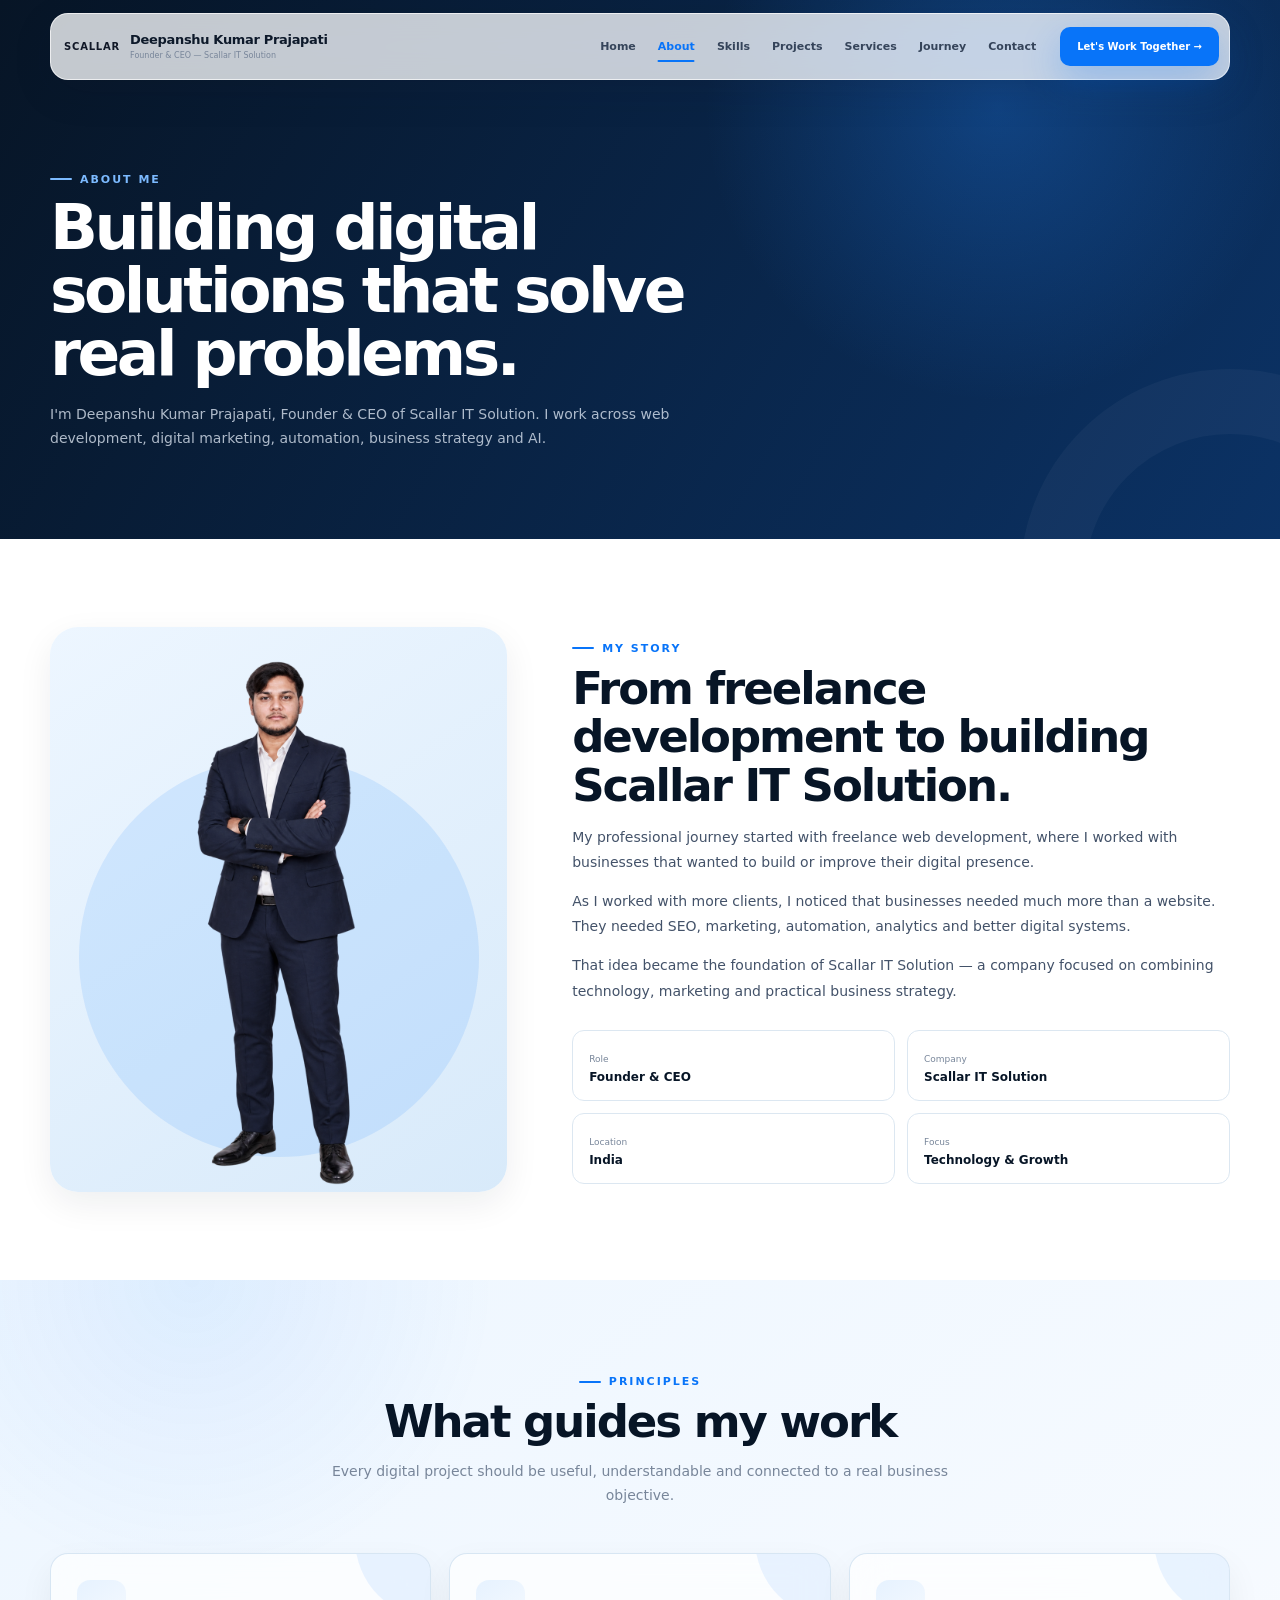
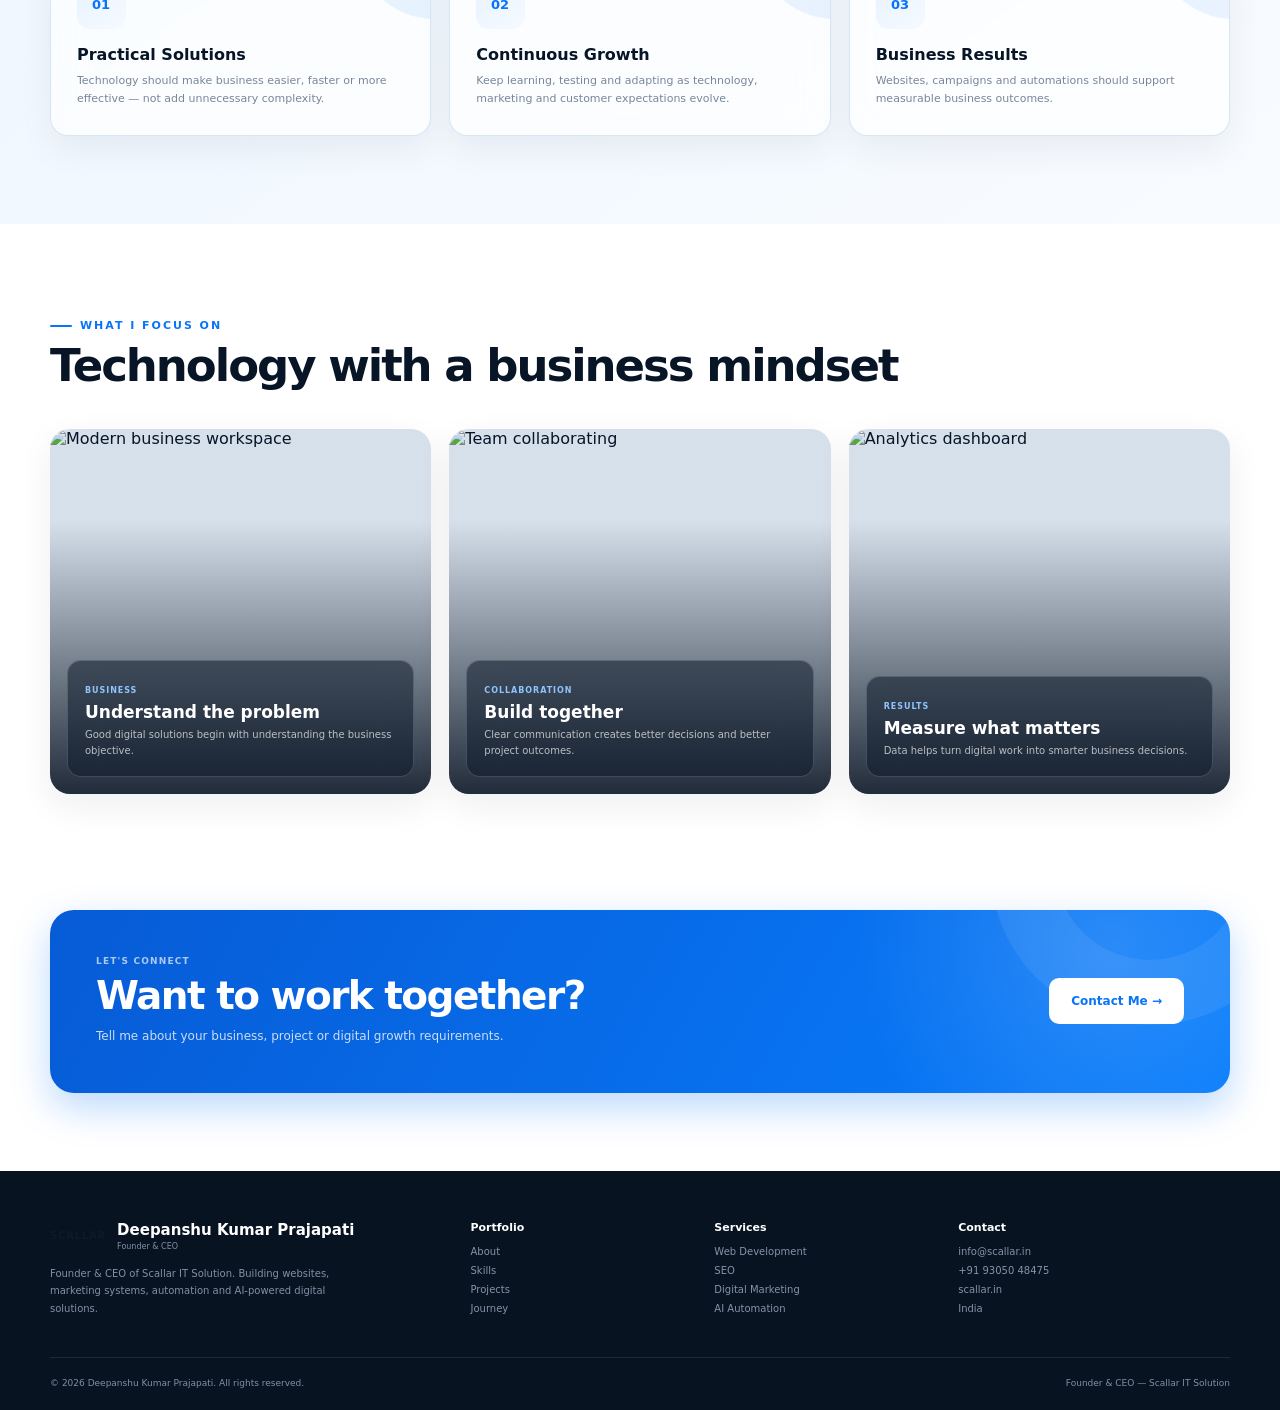
==== commit bf53e0c3: "Fix image source case sensitivity in about.html" ====
--- a/about.html
+++ b/about.html
@@ -78,7 +78,7 @@
         >
 
           <img
-            src="assets/images/profile.png"
+            src="assets/images/Profile.png"
             alt="Deepanshu Kumar Prajapati"
             data-profile-image
           >
@@ -431,4 +431,4 @@
   <script src="assets/js/main.js"></script>
 
 </body>
-</html>+</html>
